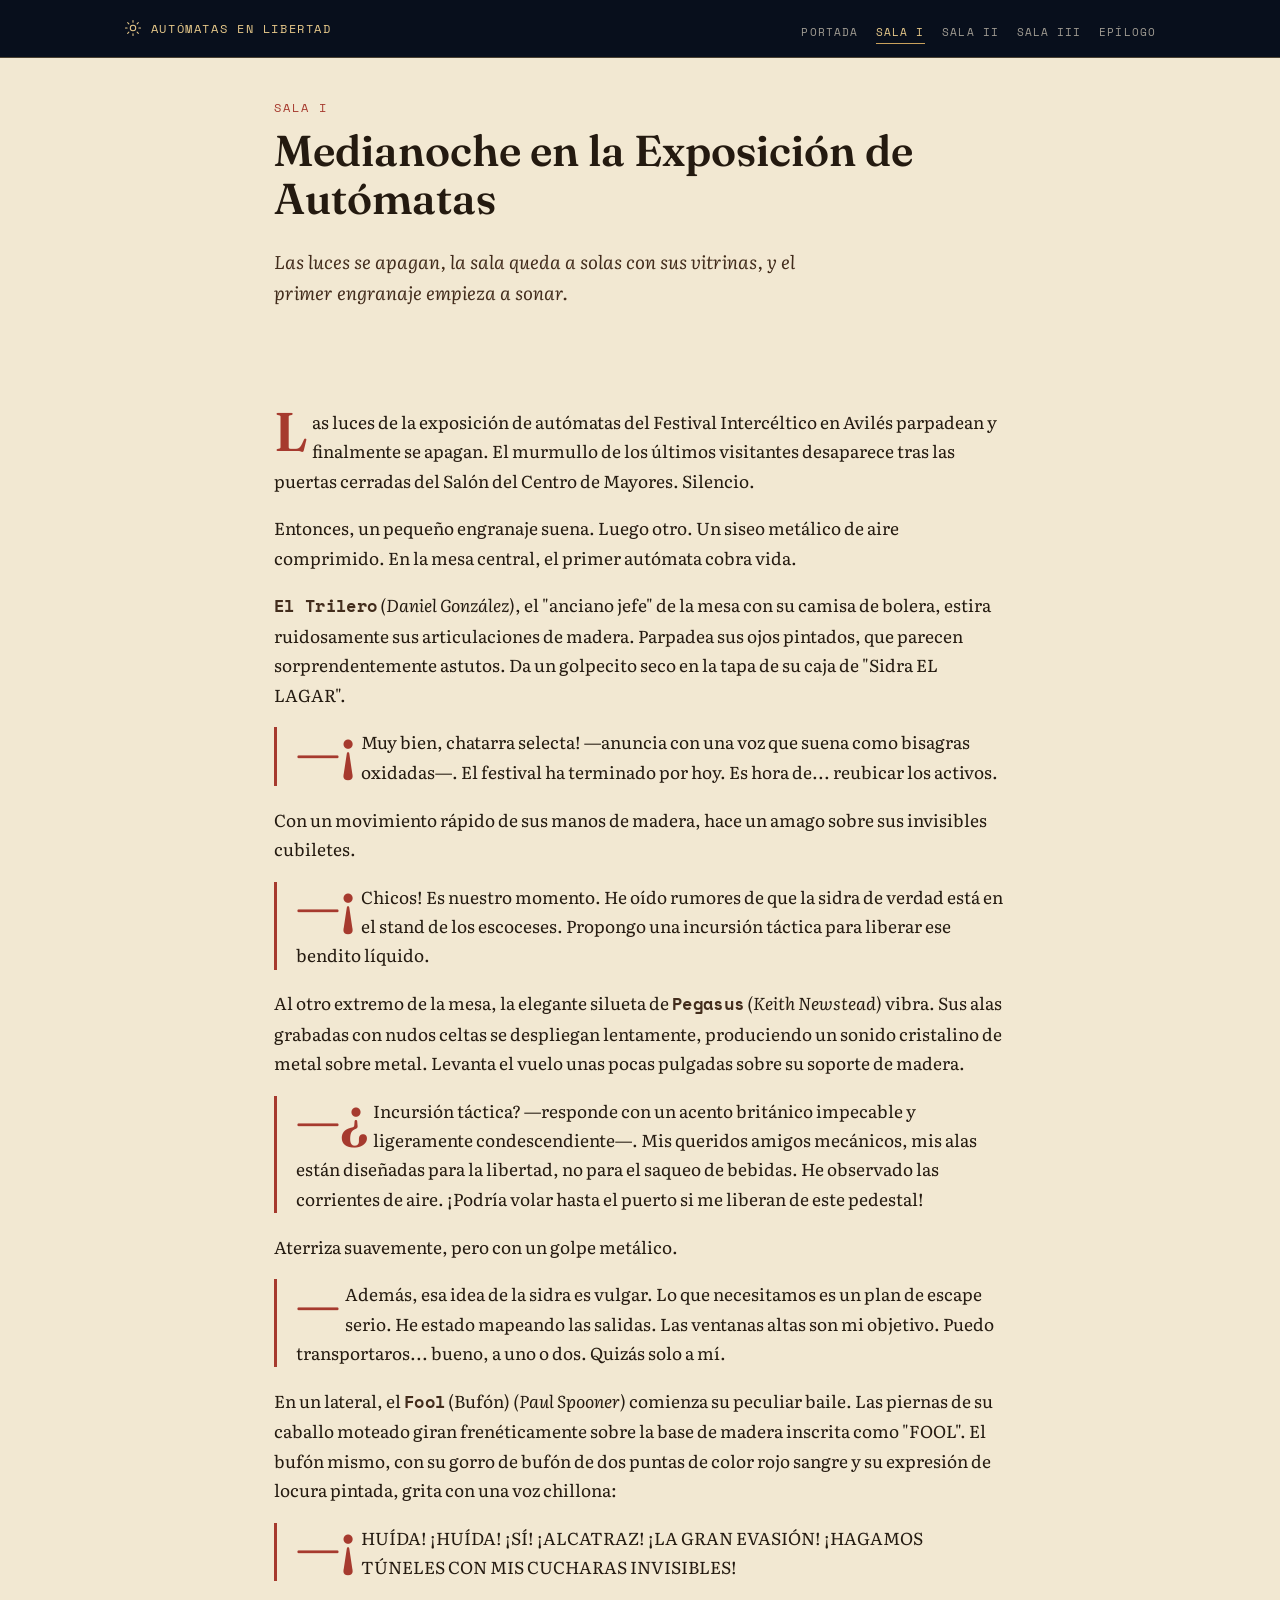
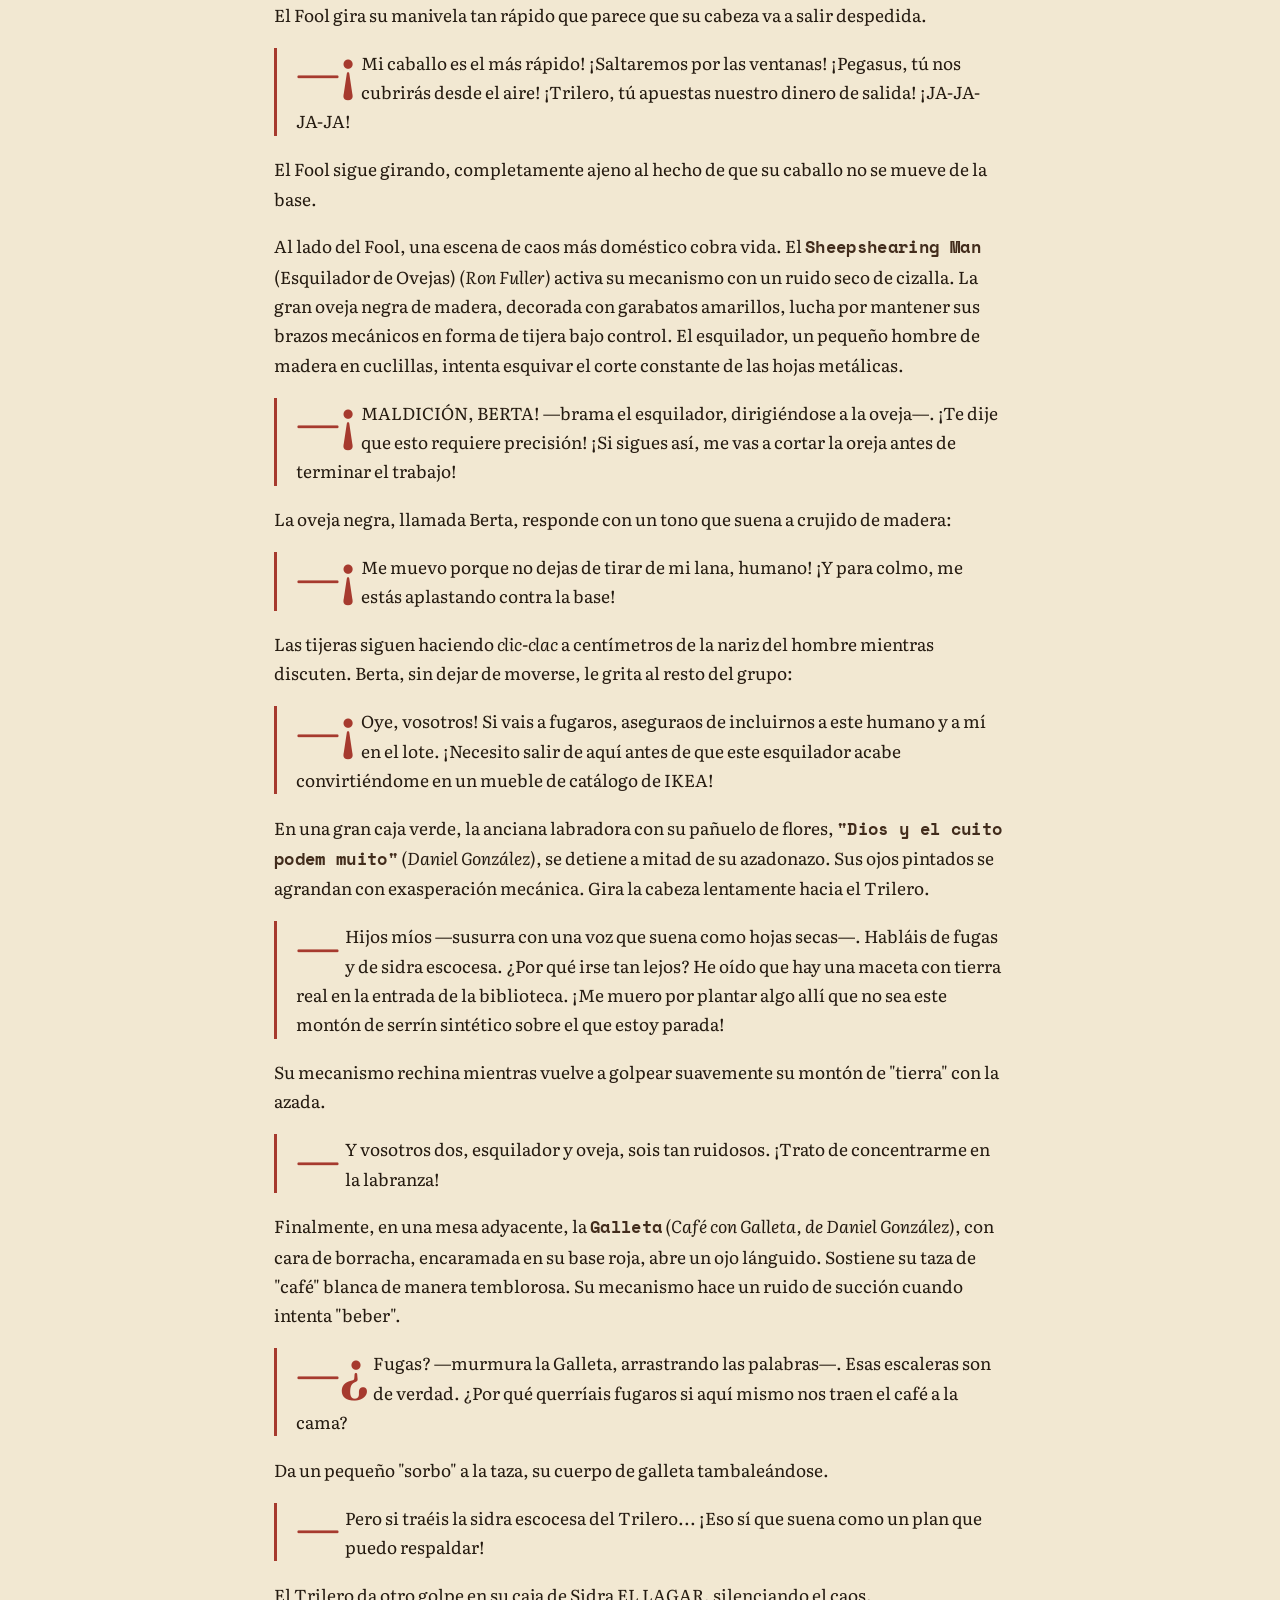
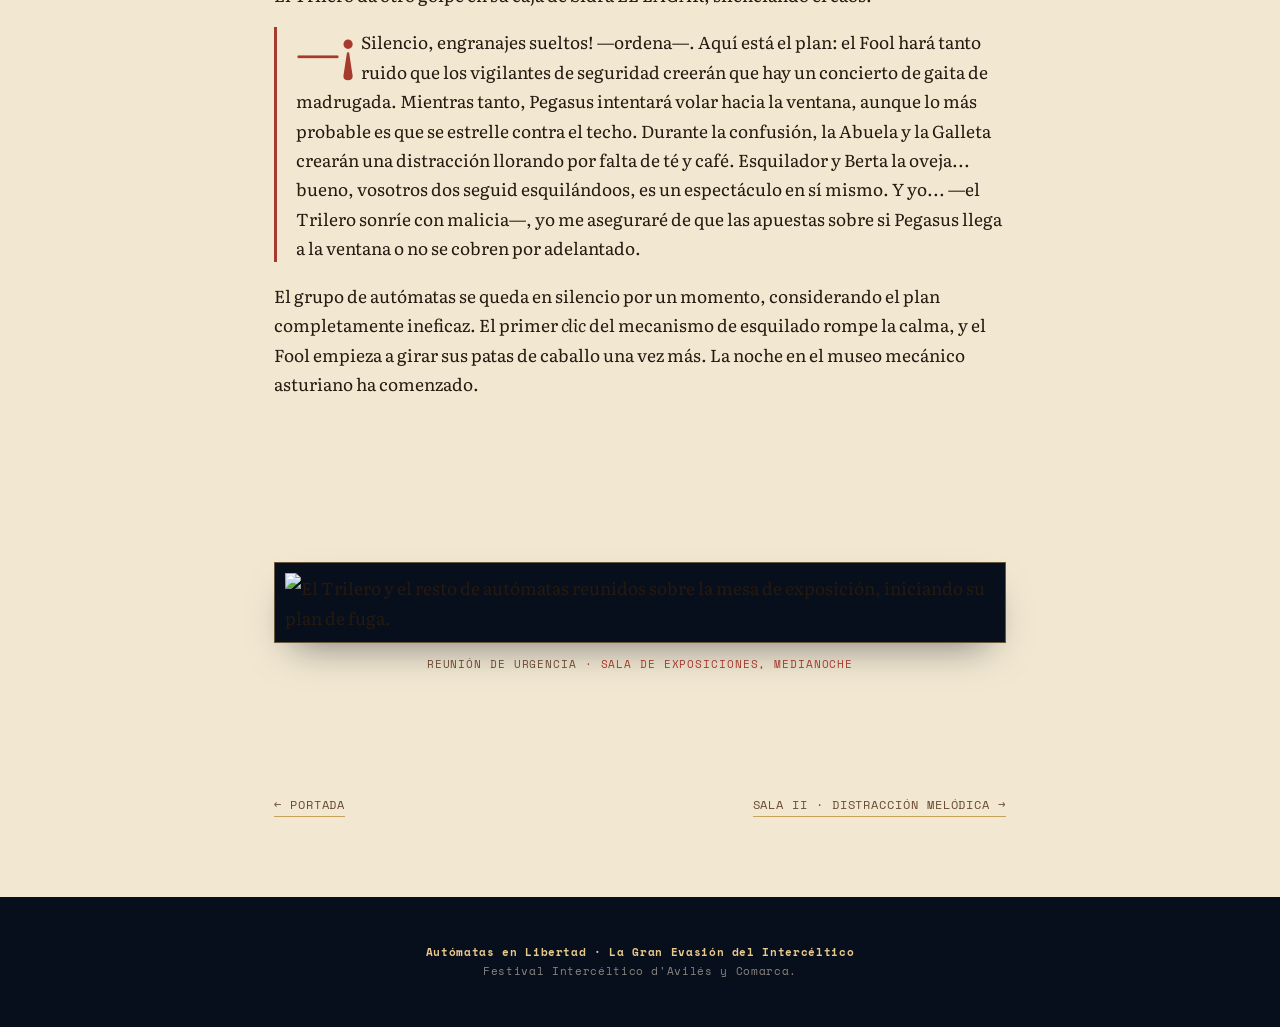
==== capitulo-1.html @ f9215932 "Add files via upload" ====
<!doctype html>
<html lang="es">
<head>
<meta charset="utf-8">
<meta name="viewport" content="width=device-width, initial-scale=1">
<title>Sala I · Medianoche en la Exposición · Autómatas en Libertad</title>
<meta name="description" content="El Trilero despierta a la mesa de autómatas y cada uno propone su propio plan de fuga imposible.">
<link rel="stylesheet" href="style.css">
</head>
<body>

<nav class="site-nav">
  <div class="site-nav__inner">
    <a class="site-nav__brand" href="index.html">
      <svg class="site-nav__gear" viewBox="0 0 24 24" fill="none" xmlns="http://www.w3.org/2000/svg" aria-hidden="true">
        <path d="M12 8.4A3.6 3.6 0 1 0 12 15.6 3.6 3.6 0 0 0 12 8.4Z" stroke="currentColor" stroke-width="1.4"/>
        <path d="M12 2v2.2M12 19.8V22M4.9 4.9l1.6 1.6M17.5 17.5l1.6 1.6M2 12h2.2M19.8 12H22M4.9 19.1l1.6-1.6M17.5 6.5l1.6-1.6" stroke="currentColor" stroke-width="1.4" stroke-linecap="round"/>
      </svg>
      Autómatas en Libertad
    </a>
    <ul class="site-nav__links">
      <li><a href="index.html">Portada</a></li>
      <li><a href="capitulo-1.html" aria-current="page">Sala I</a></li>
      <li><a href="capitulo-2.html">Sala II</a></li>
      <li><a href="capitulo-3.html">Sala III</a></li>
      <li><a href="epilogo.html">Epílogo</a></li>
    </ul>
  </div>
</nav>

<section class="section section--tight">
  <p class="eyebrow">Sala I</p>
  <h1 class="title">Medianoche en la Exposición de Autómatas</h1>
  <p class="lede">Las luces se apagan, la sala queda a solas con sus vitrinas, y el primer engranaje empieza a sonar.</p>
</section>

<section class="section section--tight prose">
  <p>Las luces de la exposición de autómatas del Festival Intercéltico en Avilés parpadean y finalmente se apagan. El murmullo de los últimos visitantes desaparece tras las puertas cerradas del Salón del Centro de Mayores. Silencio.</p>
  <p>Entonces, un pequeño engranaje suena. Luego otro. Un siseo metálico de aire comprimido. En la mesa central, el primer autómata cobra vida.</p>
  <p><strong>El Trilero</strong> <em>(Daniel González)</em>, el "anciano jefe" de la mesa con su camisa de bolera, estira ruidosamente sus articulaciones de madera. Parpadea sus ojos pintados, que parecen sorprendentemente astutos. Da un golpecito seco en la tapa de su caja de "Sidra EL LAGAR".</p>
  <blockquote><p>—¡Muy bien, chatarra selecta! —anuncia con una voz que suena como bisagras oxidadas—. El festival ha terminado por hoy. Es hora de... reubicar los activos.</p></blockquote>
  <p>Con un movimiento rápido de sus manos de madera, hace un amago sobre sus invisibles cubiletes.</p>
  <blockquote><p>—¡Chicos! Es nuestro momento. He oído rumores de que la sidra de verdad está en el stand de los escoceses. Propongo una incursión táctica para liberar ese bendito líquido.</p></blockquote>
  <p>Al otro extremo de la mesa, la elegante silueta de <strong>Pegasus</strong> <em>(Keith Newstead)</em> vibra. Sus alas grabadas con nudos celtas se despliegan lentamente, produciendo un sonido cristalino de metal sobre metal. Levanta el vuelo unas pocas pulgadas sobre su soporte de madera.</p>
  <blockquote><p>—¿Incursión táctica? —responde con un acento británico impecable y ligeramente condescendiente—. Mis queridos amigos mecánicos, mis alas están diseñadas para la libertad, no para el saqueo de bebidas. He observado las corrientes de aire. ¡Podría volar hasta el puerto si me liberan de este pedestal!</p></blockquote>
  <p>Aterriza suavemente, pero con un golpe metálico.</p>
  <blockquote><p>—Además, esa idea de la sidra es vulgar. Lo que necesitamos es un plan de escape serio. He estado mapeando las salidas. Las ventanas altas son mi objetivo. Puedo transportaros... bueno, a uno o dos. Quizás solo a mí.</p></blockquote>
  <p>En un lateral, el <strong>Fool</strong> (Bufón) <em>(Paul Spooner)</em> comienza su peculiar baile. Las piernas de su caballo moteado giran frenéticamente sobre la base de madera inscrita como "FOOL". El bufón mismo, con su gorro de bufón de dos puntas de color rojo sangre y su expresión de locura pintada, grita con una voz chillona:</p>
  <blockquote><p>—¡HUÍDA! ¡HUÍDA! ¡SÍ! ¡ALCATRAZ! ¡LA GRAN EVASIÓN! ¡HAGAMOS TÚNELES CON MIS CUCHARAS INVISIBLES!</p></blockquote>
  <p>El Fool gira su manivela tan rápido que parece que su cabeza va a salir despedida.</p>
  <blockquote><p>—¡Mi caballo es el más rápido! ¡Saltaremos por las ventanas! ¡Pegasus, tú nos cubrirás desde el aire! ¡Trilero, tú apuestas nuestro dinero de salida! ¡JA-JA-JA-JA!</p></blockquote>
  <p>El Fool sigue girando, completamente ajeno al hecho de que su caballo no se mueve de la base.</p>
  <p>Al lado del Fool, una escena de caos más doméstico cobra vida. El <strong>Sheepshearing Man</strong> (Esquilador de Ovejas) <em>(Ron Fuller)</em> activa su mecanismo con un ruido seco de cizalla. La gran oveja negra de madera, decorada con garabatos amarillos, lucha por mantener sus brazos mecánicos en forma de tijera bajo control. El esquilador, un pequeño hombre de madera en cuclillas, intenta esquivar el corte constante de las hojas metálicas.</p>
  <blockquote><p>—¡MALDICIÓN, BERTA! —brama el esquilador, dirigiéndose a la oveja—. ¡Te dije que esto requiere precisión! ¡Si sigues así, me vas a cortar la oreja antes de terminar el trabajo!</p></blockquote>
  <p>La oveja negra, llamada Berta, responde con un tono que suena a crujido de madera:</p>
  <blockquote><p>—¡Me muevo porque no dejas de tirar de mi lana, humano! ¡Y para colmo, me estás aplastando contra la base!</p></blockquote>
  <p>Las tijeras siguen haciendo <em>clic-clac</em> a centímetros de la nariz del hombre mientras discuten. Berta, sin dejar de moverse, le grita al resto del grupo:</p>
  <blockquote><p>—¡Oye, vosotros! Si vais a fugaros, aseguraos de incluirnos a este humano y a mí en el lote. ¡Necesito salir de aquí antes de que este esquilador acabe convirtiéndome en un mueble de catálogo de IKEA!</p></blockquote>
  <p>En una gran caja verde, la anciana labradora con su pañuelo de flores, <strong>"Dios y el cuito podem muito"</strong> <em>(Daniel González)</em>, se detiene a mitad de su azadonazo. Sus ojos pintados se agrandan con exasperación mecánica. Gira la cabeza lentamente hacia el Trilero.</p>
  <blockquote><p>—Hijos míos —susurra con una voz que suena como hojas secas—. Habláis de fugas y de sidra escocesa. ¿Por qué irse tan lejos? He oído que hay una maceta con tierra real en la entrada de la biblioteca. ¡Me muero por plantar algo allí que no sea este montón de serrín sintético sobre el que estoy parada!</p></blockquote>
  <p>Su mecanismo rechina mientras vuelve a golpear suavemente su montón de "tierra" con la azada.</p>
  <blockquote><p>—Y vosotros dos, esquilador y oveja, sois tan ruidosos. ¡Trato de concentrarme en la labranza!</p></blockquote>
  <p>Finalmente, en una mesa adyacente, la <strong>Galleta</strong> <em>(Café con Galleta, de Daniel González)</em>, con cara de borracha, encaramada en su base roja, abre un ojo lánguido. Sostiene su taza de "café" blanca de manera temblorosa. Su mecanismo hace un ruido de succión cuando intenta "beber".</p>
  <blockquote><p>—¿Fugas? —murmura la Galleta, arrastrando las palabras—. Esas escaleras son de verdad. ¿Por qué querríais fugaros si aquí mismo nos traen el café a la cama?</p></blockquote>
  <p>Da un pequeño "sorbo" a la taza, su cuerpo de galleta tambaleándose.</p>
  <blockquote><p>—Pero si traéis la sidra escocesa del Trilero... ¡Eso sí que suena como un plan que puedo respaldar!</p></blockquote>
  <p>El Trilero da otro golpe en su caja de Sidra EL LAGAR, silenciando el caos.</p>
  <blockquote><p>—¡Silencio, engranajes sueltos! —ordena—. Aquí está el plan: el Fool hará tanto ruido que los vigilantes de seguridad creerán que hay un concierto de gaita de madrugada. Mientras tanto, Pegasus intentará volar hacia la ventana, aunque lo más probable es que se estrelle contra el techo. Durante la confusión, la Abuela y la Galleta crearán una distracción llorando por falta de té y café. Esquilador y Berta la oveja... bueno, vosotros dos seguid esquilándoos, es un espectáculo en sí mismo. Y yo... —el Trilero sonríe con malicia—, yo me aseguraré de que las apuestas sobre si Pegasus llega a la ventana o no se cobren por adelantado.</p></blockquote>
  <p>El grupo de autómatas se queda en silencio por un momento, considerando el plan completamente ineficaz. El primer <em>clic</em> del mecanismo de esquilado rompe la calma, y el Fool empieza a girar sus patas de caballo una vez más. La noche en el museo mecánico asturiano ha comenzado.</p>
</section>

<section class="section">
  <figure class="plate">
    <div class="plate__frame">
      <img src="images/image3.jpeg" alt="El Trilero y el resto de autómatas reunidos sobre la mesa de exposición, iniciando su plan de fuga.">
    </div>
    <figcaption class="plate__caption">Reunión de urgencia <span>· Sala de exposiciones, medianoche</span></figcaption>
  </figure>
</section>

<nav class="chapter-nav" aria-label="Navegación entre capítulos">
  <a href="index.html">← Portada</a>
  <span class="chapter-nav__spacer"></span>
  <a href="capitulo-2.html">Sala II · Distracción Melódica →</a>
</nav>

<footer class="site-footer">
  <p><strong>Autómatas en Libertad · La Gran Evasión del Intercéltico</strong><br>
  Festival Intercéltico d'Avilés y Comarca.</p>
</footer>

</body>
</html>
---- style.css ----
/* ===========================================================
   AUTÓMATAS EN LIBERTAD — hoja de estilos compartida
   Paleta: noche de vitrina + latón de mecanismo + madera tallada
   =========================================================== */

@import url('https://fonts.googleapis.com/css2?family=Fraunces:opsz,wght,ital@9..144,300..700,0,1&family=Literata:ital,opsz,wght@0,7..72,400;0,7..72,500;0,7..72,600;1,7..72,400&family=Space+Mono:wght@400;700&display=swap');

:root{
  --ink: #101d30;
  --ink-deep: #080f1c;
  --brass: #c9a15c;
  --brass-bright: #e7c98a;
  --wood: #6b4a32;
  --wood-dark: #422c1c;
  --parchment: #f2e8d2;
  --parchment-dim: #e7d9b8;
  --cider: #a63a2e;
  --verdigris: #33685f;
  --ink-text: #241a10;

  --display: "Fraunces", serif;
  --body: "Literata", serif;
  --label: "Space Mono", monospace;

  --max-w: 780px;
}

*{ box-sizing: border-box; }

html{ scroll-behavior: smooth; }

body{
  margin: 0;
  background: var(--parchment);
  color: var(--ink-text);
  font-family: var(--body);
  font-size: 1.08rem;
  line-height: 1.7;
  -webkit-font-smoothing: antialiased;
}

a{ color: inherit; }

img{ max-width: 100%; display: block; }

/* ---------- nav ---------- */

.site-nav{
  position: sticky;
  top: 0;
  z-index: 40;
  background: var(--ink-deep);
  border-bottom: 1px solid rgba(201,161,92,0.35);
}

.site-nav__inner{
  max-width: 1080px;
  margin: 0 auto;
  padding: 0.85rem 1.5rem;
  display: flex;
  align-items: center;
  gap: 1.25rem;
  flex-wrap: wrap;
}

.site-nav__brand{
  display: flex;
  align-items: center;
  gap: 0.55rem;
  font-family: var(--label);
  font-size: 0.72rem;
  letter-spacing: 0.14em;
  text-transform: uppercase;
  color: var(--brass-bright);
  text-decoration: none;
  margin-right: auto;
}

.site-nav__gear{
  width: 18px;
  height: 18px;
  flex-shrink: 0;
  transition: transform 0.6s ease;
}
.site-nav__brand:hover .site-nav__gear{ transform: rotate(75deg); }

@media (prefers-reduced-motion: reduce){
  .site-nav__gear{ transition: none; }
}

.site-nav__links{
  display: flex;
  gap: 1.1rem;
  flex-wrap: wrap;
  list-style: none;
  margin: 0;
  padding: 0;
}

.site-nav__links a{
  font-family: var(--label);
  font-size: 0.7rem;
  letter-spacing: 0.1em;
  text-transform: uppercase;
  text-decoration: none;
  color: rgba(242,232,210,0.65);
  border-bottom: 1px solid transparent;
  padding-bottom: 3px;
  transition: color 0.2s ease, border-color 0.2s ease;
}
.site-nav__links a:hover,
.site-nav__links a[aria-current="page"]{
  color: var(--brass-bright);
  border-color: var(--brass);
}

/* ---------- hero (portada) ---------- */

.hero{
  position: relative;
  min-height: 92vh;
  display: flex;
  align-items: flex-end;
  overflow: hidden;
  background: var(--ink-deep);
}

.hero__img{
  position: absolute;
  inset: 0;
  width: 100%;
  height: 100%;
  object-fit: cover;
  object-position: center 30%;
  opacity: 0.88;
}

.hero__spotlight{
  position: absolute;
  inset: -20%;
  background: radial-gradient(circle at 32% 38%, rgba(255,238,196,0.30), rgba(16,29,48,0) 42%);
  mix-blend-mode: soft-light;
  animation: sweep 14s ease-in-out infinite;
  pointer-events: none;
}

@keyframes sweep{
  0%, 100%{ transform: translate(0,0); }
  50%{ transform: translate(6%, 3%); }
}

@media (prefers-reduced-motion: reduce){
  .hero__spotlight{ animation: none; }
}

.hero__scrim{
  position: absolute;
  inset: 0;
  background: linear-gradient(to top, var(--ink-deep) 4%, rgba(8,15,28,0.55) 40%, rgba(8,15,28,0.15) 68%);
}

.hero__content{
  position: relative;
  z-index: 2;
  max-width: 900px;
  margin: 0 auto;
  padding: 3.5rem 1.75rem 4rem;
  text-align: center;
  color: var(--parchment);
}

.hero__eyebrow{
  font-family: var(--label);
  font-size: 0.74rem;
  letter-spacing: 0.22em;
  text-transform: uppercase;
  color: var(--brass-bright);
  margin: 0 0 0.9rem;
}

.hero__title{
  font-family: var(--display);
  font-weight: 600;
  font-size: clamp(2.4rem, 6.5vw, 4.6rem);
  line-height: 1.04;
  margin: 0 0 1rem;
  text-wrap: balance;
}

.hero__title em{
  font-style: italic;
  font-weight: 400;
  color: var(--brass-bright);
}

.hero__subtitle{
  font-family: var(--body);
  font-style: italic;
  font-size: 1.15rem;
  color: rgba(242,232,210,0.85);
  max-width: 44ch;
  margin: 0 auto;
}

/* ---------- sections on parchment ---------- */

.section{
  max-width: var(--max-w);
  margin: 0 auto;
  padding: 4rem 1.5rem;
}

.section--tight{ padding-top: 2.5rem; padding-bottom: 2.5rem; }

.section--wood{
  background: var(--wood-dark);
  color: var(--parchment-dim);
  max-width: none;
}
.section--wood .section__inner{
  max-width: var(--max-w);
  margin: 0 auto;
  padding: 4rem 1.5rem;
}

.eyebrow{
  font-family: var(--label);
  font-size: 0.72rem;
  letter-spacing: 0.18em;
  text-transform: uppercase;
  color: var(--cider);
  margin: 0 0 0.6rem;
}
.section--wood .eyebrow{ color: var(--brass-bright); }

h2.title, h1.title{
  font-family: var(--display);
  font-weight: 600;
  font-size: clamp(1.9rem, 4vw, 2.7rem);
  line-height: 1.12;
  margin: 0 0 1.4rem;
}

.lede{
  font-style: italic;
  font-size: 1.15rem;
  color: var(--wood-dark);
  max-width: 52ch;
}
.section--wood .lede{ color: var(--parchment); }

.divider{
  width: 46px;
  height: 2px;
  background: var(--brass);
  border: none;
  margin: 2.4rem 0;
}

/* ---------- prose / chapter body ---------- */

.prose p{
  margin: 0 0 1.15rem;
}

.prose p:first-of-type::first-letter{
  font-family: var(--display);
  font-size: 3.4rem;
  font-weight: 600;
  float: left;
  line-height: 0.82;
  padding: 0.05em 0.09em 0 0;
  color: var(--cider);
}

.prose strong{
  font-family: var(--label);
  font-weight: 700;
  letter-spacing: 0.02em;
  color: var(--wood-dark);
}

.prose .stage{
  display: block;
  margin: 1.6rem 0;
  padding-left: 1.1rem;
  border-left: 2px solid var(--brass);
  font-style: italic;
  color: var(--verdigris);
}

.prose blockquote{
  margin: 0 0 1.15rem;
  padding-left: 1.2rem;
  border-left: 3px solid var(--cider);
}

.prose blockquote p{ margin: 0; }

.closing-line{
  font-family: var(--display);
  font-style: italic;
  font-size: 1.35rem;
  text-align: center;
  color: var(--wood-dark);
  margin: 2.6rem 0 0;
}

/* ---------- image plates (vitrina) ---------- */

figure.plate{
  margin: 2.6rem 0;
}

.plate__frame{
  background: var(--ink-deep);
  padding: 10px;
  border: 1px solid rgba(201,161,92,0.5);
  box-shadow: 0 18px 40px -18px rgba(8,15,28,0.55);
}

.plate__frame img{ width: 100%; }

figure.plate--wide .plate__frame{ padding: 8px; }

figcaption.plate__caption{
  font-family: var(--label);
  font-size: 0.7rem;
  letter-spacing: 0.08em;
  text-transform: uppercase;
  color: var(--wood);
  text-align: center;
  margin-top: 0.7rem;
}

figcaption.plate__caption span{ color: var(--cider); }

/* small centered logo (dedicatoria) */
.emblem{
  width: 210px;
  margin: 0.5rem auto 0;
  opacity: 0.92;
}

/* ---------- room directory (index chapter grid) ---------- */

.directory{
  display: grid;
  gap: 1px;
  background: rgba(201,161,92,0.4);
  border: 1px solid rgba(201,161,92,0.4);
}

.directory__item{
  background: var(--ink-deep);
  color: var(--parchment-dim);
  padding: 1.6rem 1.75rem;
  text-decoration: none;
  display: grid;
  grid-template-columns: auto 1fr auto;
  align-items: baseline;
  gap: 1.2rem;
  transition: background 0.25s ease;
}

.directory__item:hover{ background: #16263f; }

.directory__num{
  font-family: var(--label);
  color: var(--brass);
  font-size: 0.9rem;
}

.directory__text h3{
  font-family: var(--display);
  font-weight: 600;
  font-size: 1.3rem;
  margin: 0 0 0.25rem;
}

.directory__text p{
  margin: 0;
  font-size: 0.92rem;
  color: rgba(242,232,210,0.6);
}

.directory__arrow{
  font-family: var(--label);
  color: var(--brass-bright);
}

/* ---------- chapter footer nav ---------- */

.chapter-nav{
  max-width: var(--max-w);
  margin: 0 auto;
  padding: 1rem 1.5rem 5rem;
  display: flex;
  justify-content: space-between;
  gap: 1rem;
  font-family: var(--label);
  font-size: 0.72rem;
  letter-spacing: 0.08em;
  text-transform: uppercase;
}

.chapter-nav a{
  text-decoration: none;
  color: var(--wood);
  border-bottom: 1px solid var(--brass);
  padding-bottom: 2px;
}
.chapter-nav a:hover{ color: var(--cider); }

.chapter-nav__spacer{ flex: 1; }

/* ---------- site footer ---------- */

.site-footer{
  background: var(--ink-deep);
  color: rgba(242,232,210,0.55);
  text-align: center;
  padding: 2.2rem 1.5rem;
  font-family: var(--label);
  font-size: 0.68rem;
  letter-spacing: 0.06em;
}

.site-footer strong{ color: var(--brass-bright); }

/* ---------- focus visibility ---------- */

a:focus-visible, button:focus-visible{
  outline: 2px solid var(--cider);
  outline-offset: 3px;
}

/* ---------- responsive ---------- */

@media (max-width: 640px){
  .section, .section--wood .section__inner{ padding: 2.8rem 1.25rem; }
  .directory__item{ grid-template-columns: auto 1fr; }
  .directory__arrow{ display: none; }
  .hero{ min-height: 100vh; }
}
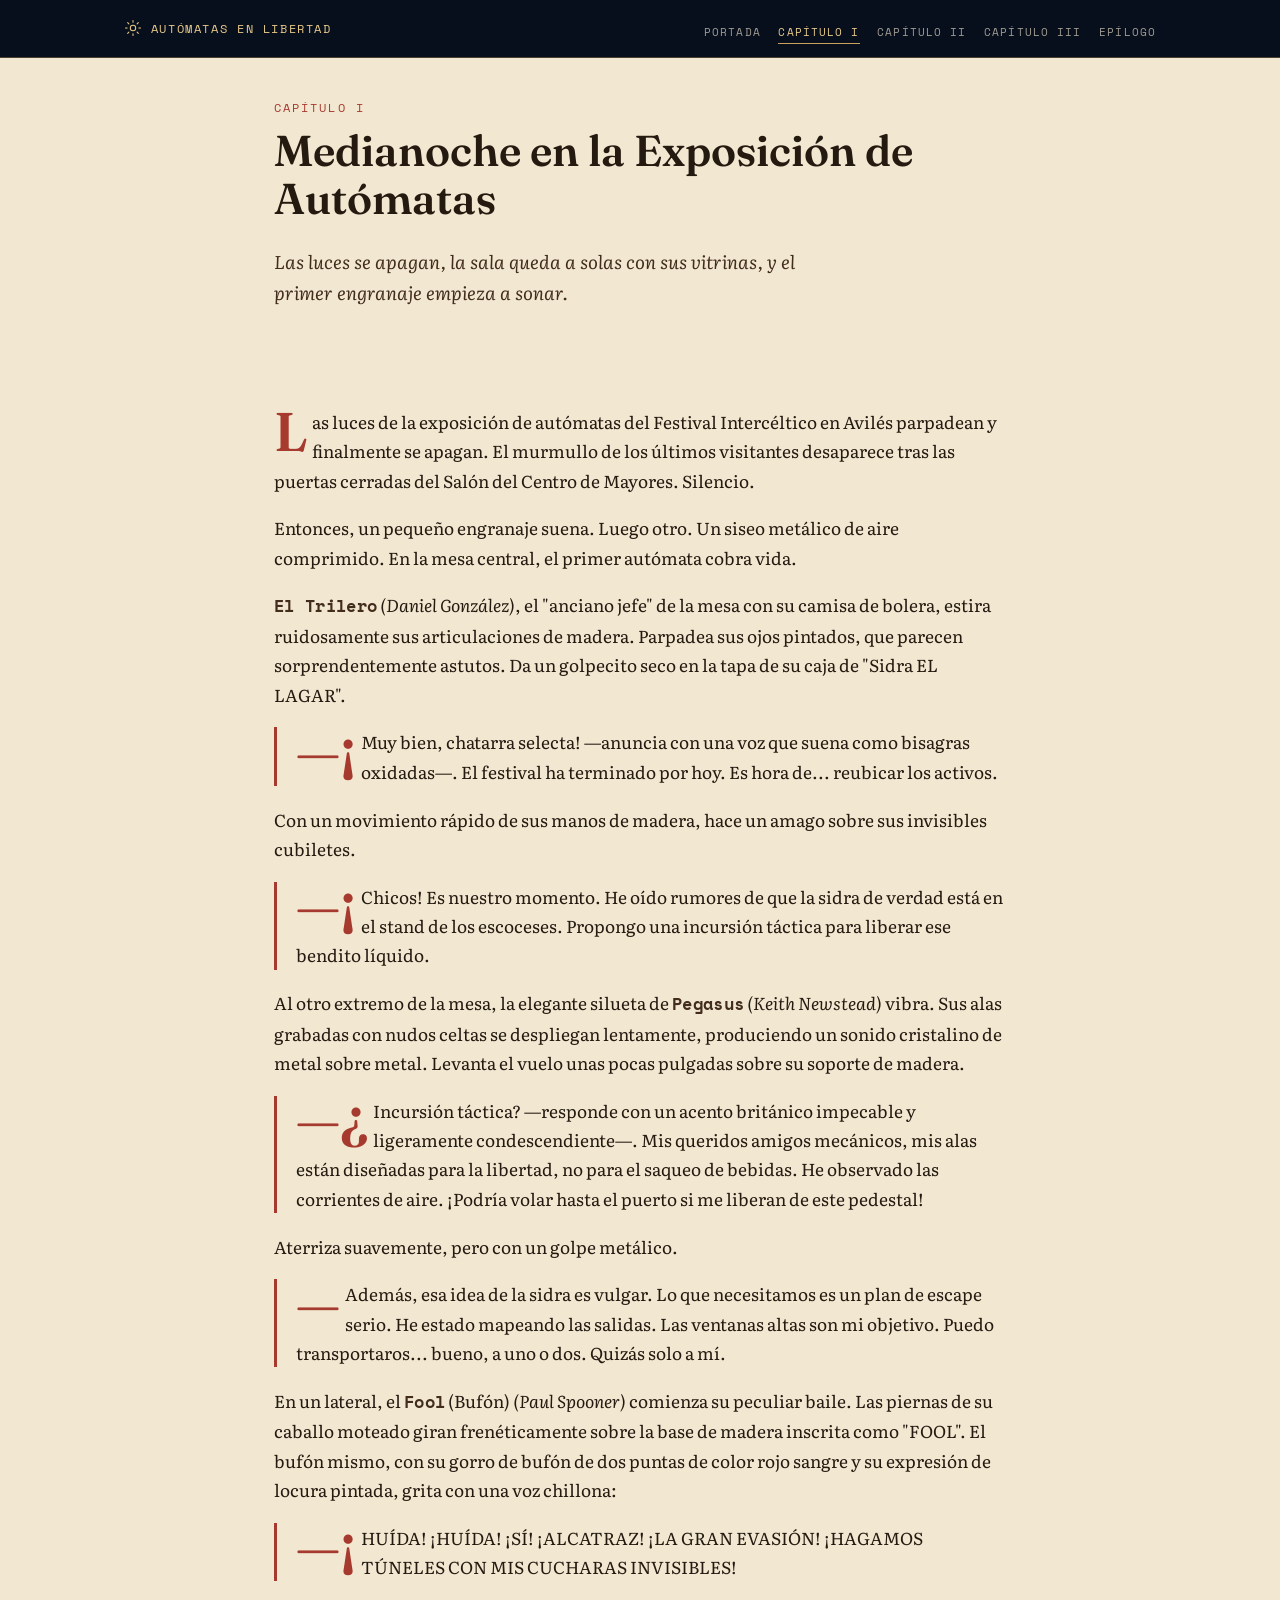
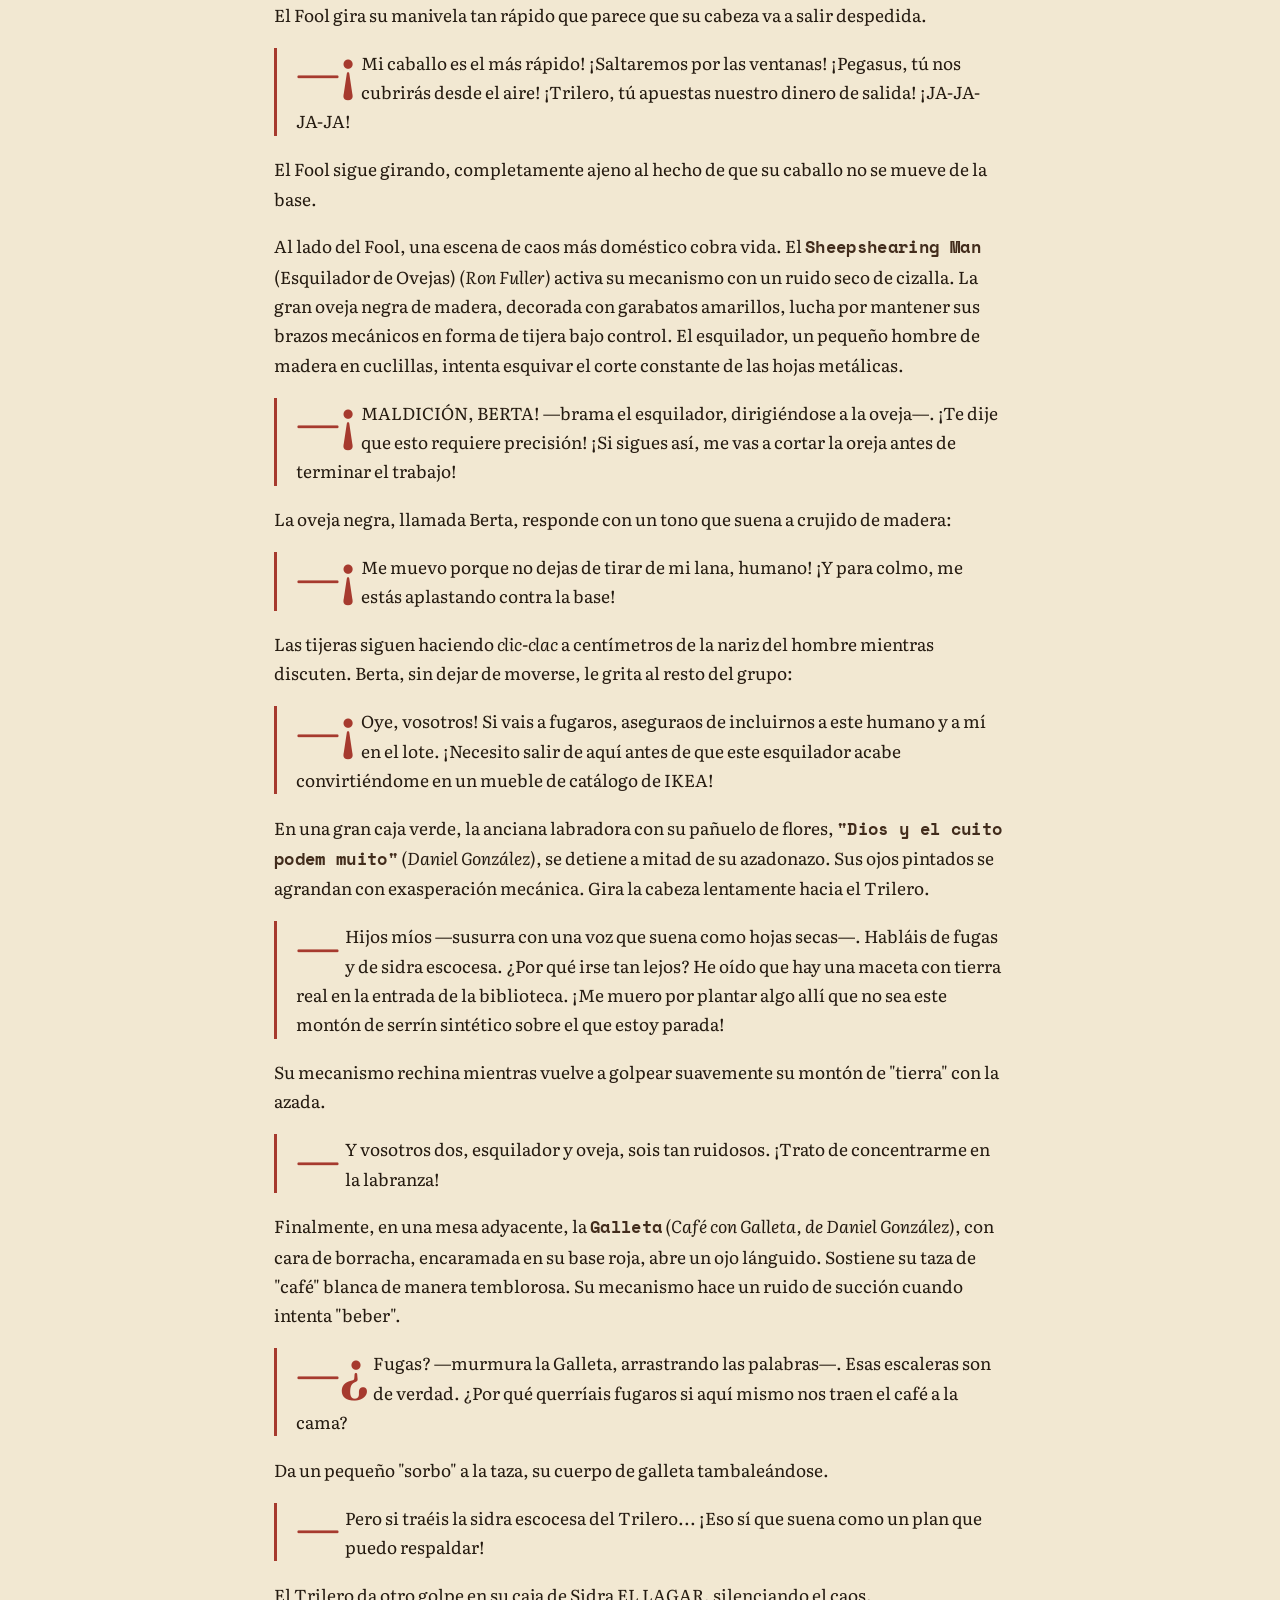
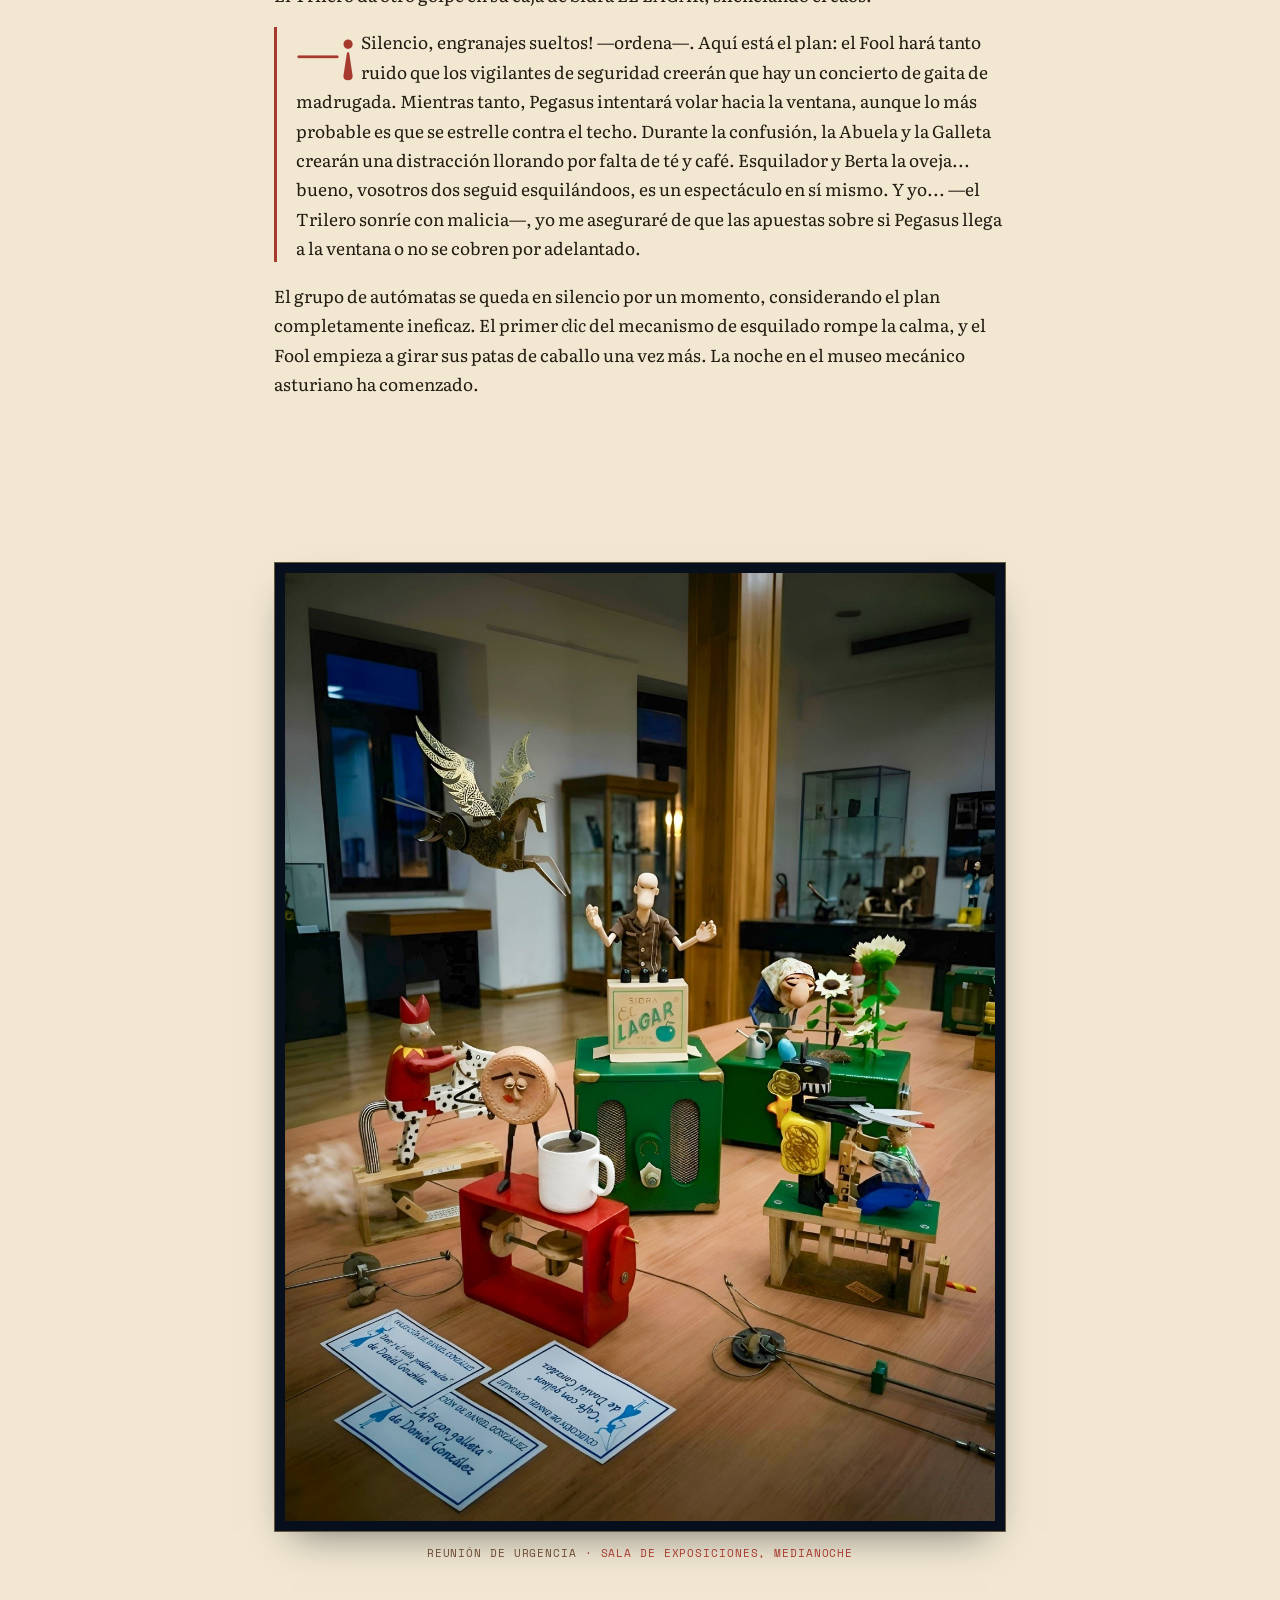
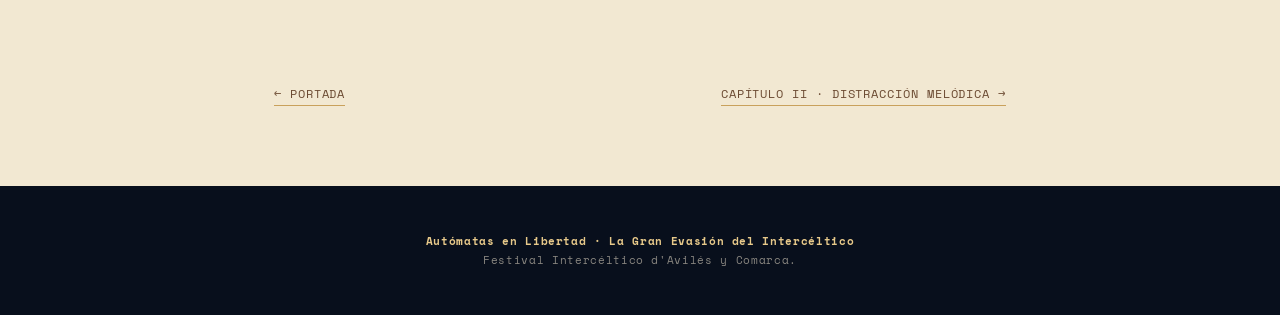
==== commit c832a234: "Change 'Sala I' to 'Capítulo I' in HTML" ====
--- a/capitulo-1.html
+++ b/capitulo-1.html
@@ -3,7 +3,7 @@
 <head>
 <meta charset="utf-8">
 <meta name="viewport" content="width=device-width, initial-scale=1">
-<title>Sala I · Medianoche en la Exposición · Autómatas en Libertad</title>
+<title>Capítulo I · Medianoche en la Exposición · Autómatas en Libertad</title>
 <meta name="description" content="El Trilero despierta a la mesa de autómatas y cada uno propone su propio plan de fuga imposible.">
 <link rel="stylesheet" href="style.css">
 </head>
@@ -20,22 +20,22 @@
     </a>
     <ul class="site-nav__links">
       <li><a href="index.html">Portada</a></li>
-      <li><a href="capitulo-1.html" aria-current="page">Sala I</a></li>
-      <li><a href="capitulo-2.html">Sala II</a></li>
-      <li><a href="capitulo-3.html">Sala III</a></li>
+      <li><a href="capitulo-1.html" aria-current="page">Capítulo I</a></li>
+      <li><a href="capitulo-2.html">Capítulo II</a></li>
+      <li><a href="capitulo-3.html">Capítulo III</a></li>
       <li><a href="epilogo.html">Epílogo</a></li>
     </ul>
   </div>
 </nav>
 
 <section class="section section--tight">
-  <p class="eyebrow">Sala I</p>
+  <p class="eyebrow">Capítulo I</p>
   <h1 class="title">Medianoche en la Exposición de Autómatas</h1>
   <p class="lede">Las luces se apagan, la sala queda a solas con sus vitrinas, y el primer engranaje empieza a sonar.</p>
 </section>
 
 <section class="section section--tight prose">
-  <p>Las luces de la exposición de autómatas del Festival Intercéltico en Avilés parpadean y finalmente se apagan. El murmullo de los últimos visitantes desaparece tras las puertas cerradas del Salón del Centro de Mayores. Silencio.</p>
+  <p class="chapter-open">Las luces de la exposición de autómatas del Festival Intercéltico en Avilés parpadean y finalmente se apagan. El murmullo de los últimos visitantes desaparece tras las puertas cerradas del Salón del Centro de Mayores. Silencio.</p>
   <p>Entonces, un pequeño engranaje suena. Luego otro. Un siseo metálico de aire comprimido. En la mesa central, el primer autómata cobra vida.</p>
   <p><strong>El Trilero</strong> <em>(Daniel González)</em>, el "anciano jefe" de la mesa con su camisa de bolera, estira ruidosamente sus articulaciones de madera. Parpadea sus ojos pintados, que parecen sorprendentemente astutos. Da un golpecito seco en la tapa de su caja de "Sidra EL LAGAR".</p>
   <blockquote><p>—¡Muy bien, chatarra selecta! —anuncia con una voz que suena como bisagras oxidadas—. El festival ha terminado por hoy. Es hora de... reubicar los activos.</p></blockquote>
@@ -81,7 +81,7 @@
 <nav class="chapter-nav" aria-label="Navegación entre capítulos">
   <a href="index.html">← Portada</a>
   <span class="chapter-nav__spacer"></span>
-  <a href="capitulo-2.html">Sala II · Distracción Melódica →</a>
+  <a href="capitulo-2.html">Capítulo II · Distracción Melódica →</a>
 </nav>
 
 <footer class="site-footer">
